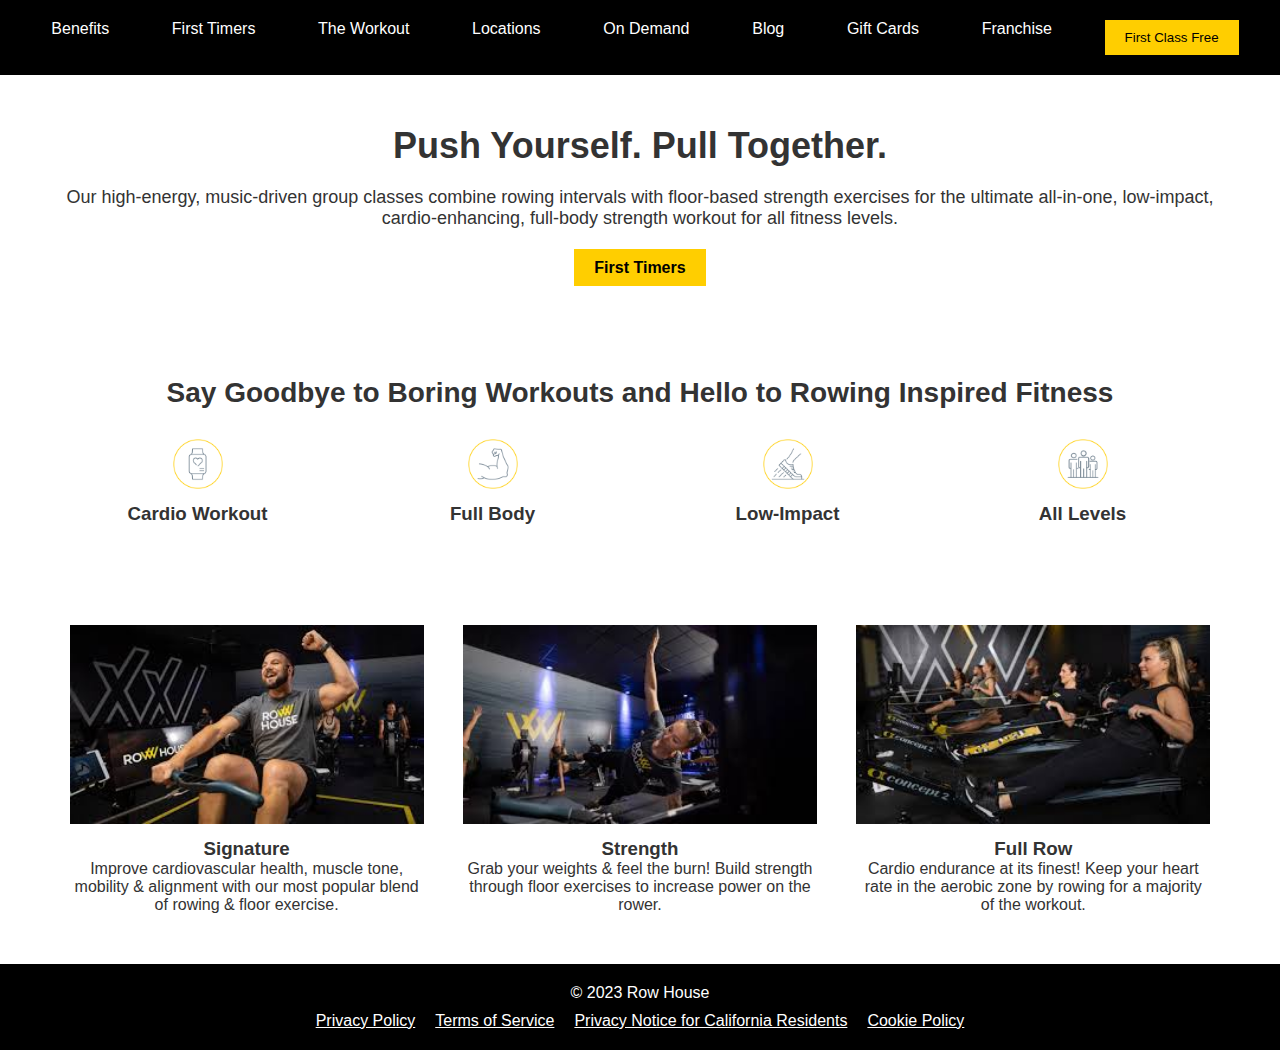
==== par_2_v1/index.html @ b2e2159f "subir parcial" ====
<!DOCTYPE html>
<html lang="en">
<head>
    <meta charset="UTF-8">
    <meta name="viewport" content="width=device-width, initial-scale=1.0">
    <title>Row House</title>
    <link rel="stylesheet" href="styles.css">
</head>
<body>
    <header>
        <nav>
            <ul>
                <li><a href="#">Benefits</a></li>
                <li><a href="#">First Timers</a></li>
                <li><a href="#">The Workout</a></li>
                <li><a href="#">Locations</a></li>
                <li><a href="#">On Demand</a></li>
                <li><a href="#">Blog</a></li>
                <li><a href="#">Gift Cards</a></li>
                <li><a href="#">Franchise</a></li>
                <li><button>First Class Free</button></li>
            </ul>
        </nav>
    </header>

    <section class="hero">
        <h1>Push Yourself. Pull Together.</h1>
        <p>Our high-energy, music-driven group classes combine rowing intervals with floor-based strength exercises for the ultimate all-in-one, low-impact, cardio-enhancing, full-body strength workout for all fitness levels.</p>
        <a href="#" class="btn">First Timers</a>
    </section>

    <section class="features">
        <h2>Say Goodbye to Boring Workouts and Hello to Rowing Inspired Fitness</h2>
        <div class="features-container">
            <div class="feature">
                <img src="img/i3.jpg" alt="Cardio Workout">
                <h3>Cardio Workout</h3>
            </div>
            <div class="feature">
                <img src="img/i4.jpg" alt="Full Body">
                <h3>Full Body</h3>
            </div>
            <div class="feature">
                <img src="img/i5.jpg" alt="Low-Impact">
                <h3>Low-Impact</h3>
            </div>
            <div class="feature">
                <img src="img/i6.jpg" alt="All Levels">
                <h3>All Levels</h3>
            </div>
        </div>
    </section>

    <section class="workouts">
        <div class="workout">
            <img src="img/i9.jpg" alt="Signature">
            <h3>Signature</h3>
            <p>Improve cardiovascular health, muscle tone, mobility & alignment with our most popular blend of rowing & floor exercise.</p>
        </div>
        <div class="workout">
            <img src="img/i10.jpg" alt="Strength">
            <h3>Strength</h3>
            <p>Grab your weights & feel the burn! Build strength through floor exercises to increase power on the rower.</p>
        </div>
        <div class="workout">
            <img src="img/i8.jpg" alt="Full Row">
            <h3>Full Row</h3>
            <p>Cardio endurance at its finest! Keep your heart rate in the aerobic zone by rowing for a majority of the workout.</p>
        </div>
    </section>

    <footer>
        <p>&copy; 2023 Row House</p>
        <ul>
            <li><a href="#">Privacy Policy</a></li>
            <li><a href="#">Terms of Service</a></li>
            <li><a href="#">Privacy Notice for California Residents</a></li>
            <li><a href="#">Cookie Policy</a></li>
        </ul>
    </footer>
</body>
</html>
---- par_2_v1/styles.css ----
* {
    margin: 0;
    padding: 0;
    box-sizing: border-box;
}

body {
    font-family: Arial, sans-serif;
    background-color: #f5f5f5;
    color: #333;
}

header {
    background-color: #000;
    padding: 20px;
}

nav ul {
    list-style-type: none;
    display: flex;
    justify-content: space-around;
}

nav ul li {
    display: inline;
}

nav ul li a {
    color: white;
    text-decoration: none;
    padding: 10px;
}

nav ul li button {
    background-color: #ffce00;
    border: none;
    padding: 10px 20px;
    color: black;
    cursor: pointer;
}

.hero {
    text-align: center;
    background-color: #fff;
    padding: 50px;
}

.hero h1 {
    font-size: 36px;
    margin-bottom: 20px;
}

.hero p {
    font-size: 18px;
    margin-bottom: 30px;
}

.btn {
    background-color: #ffce00;
    padding: 10px 20px;
    text-decoration: none;
    color: black;
    font-weight: bold;
}

.features {
    background-color: #fff;
    padding: 50px;
    text-align: center;
}

.features h2 {
    font-size: 28px;
    margin-bottom: 30px;
}

.features-container {
    display: flex;
    justify-content: space-around;
}

.feature {
    text-align: center;
    width: 20%;
}

.feature img {
    width: 50px;
    height: 50px;
    margin-bottom: 10px;
}

.workouts {
    display: flex;
    justify-content: space-around;
    background-color: #fff;
    padding: 50px;
}

.workout {
    text-align: center;
    width: 30%;
}

.workout img {
    width: 100%;
    height: auto;
    margin-bottom: 10px;
}

footer {
    background-color: #000;
    color: white;
    padding: 20px;
    text-align: center;
}

footer ul {
    list-style-type: none;
    display: flex;
    justify-content: center;
    margin-top: 10px;
}

footer ul li {
    margin: 0 10px;
}

footer ul li a {
    color: white;
    text-decoration: none;
}
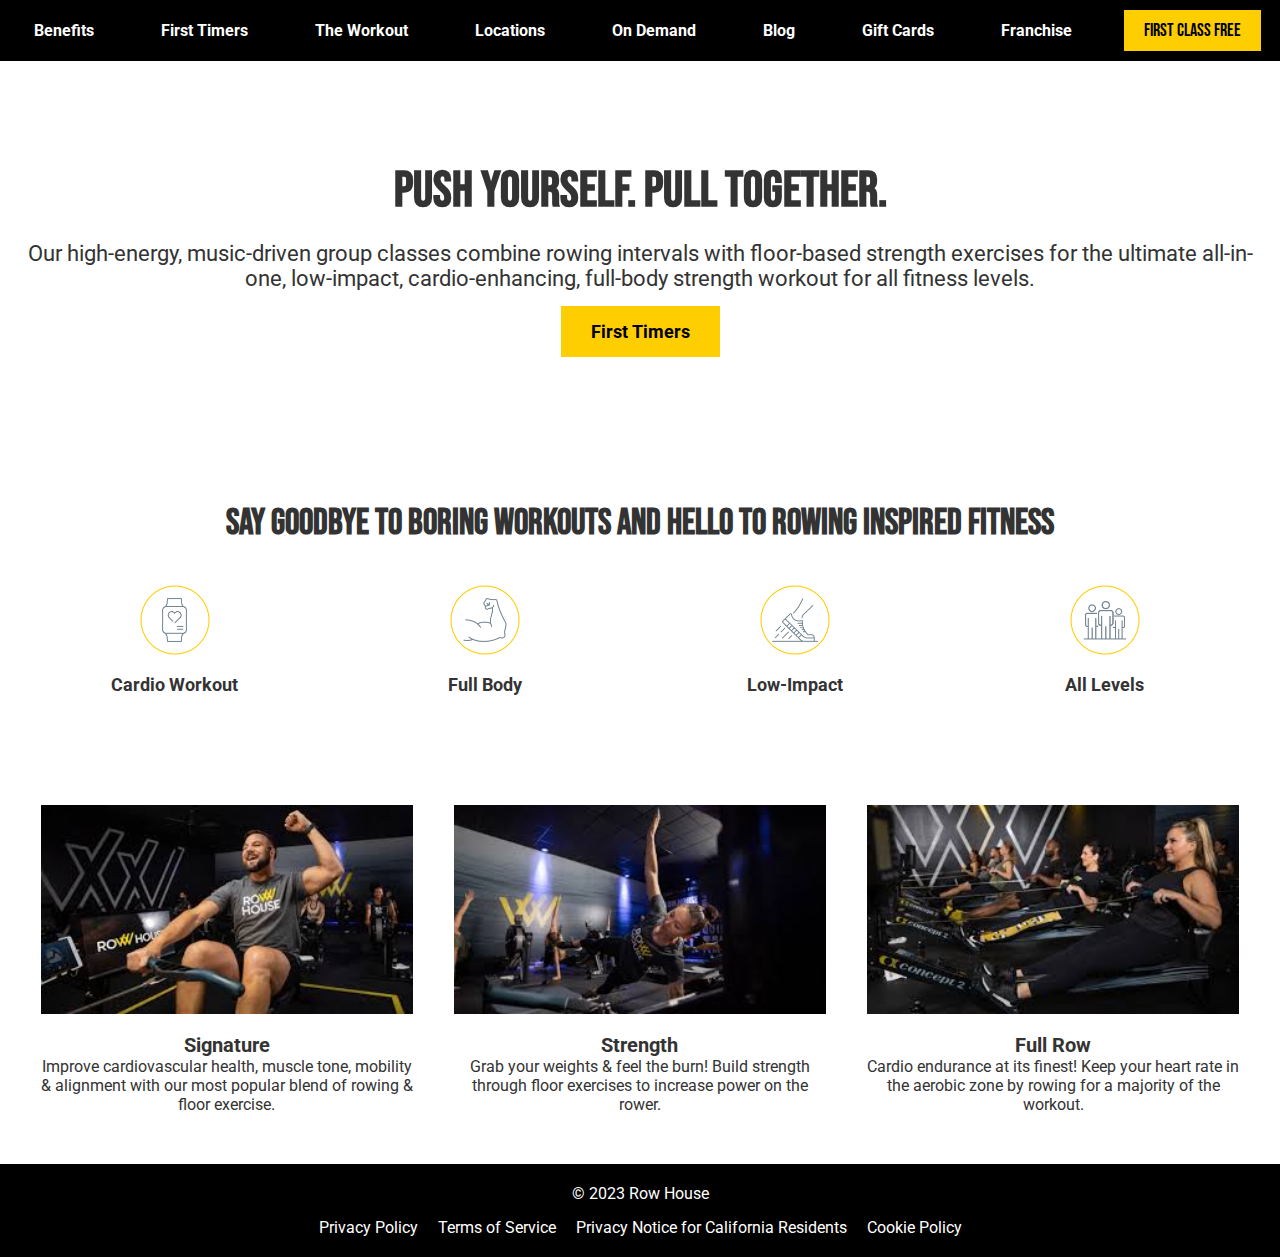
==== commit e61ffd71: "estilos y fuentes en css" ====
--- a/par_2_v1/index.html
+++ b/par_2_v1/index.html
@@ -4,6 +4,7 @@
     <meta charset="UTF-8">
     <meta name="viewport" content="width=device-width, initial-scale=1.0">
     <title>Row House</title>
+    <link href="https://fonts.googleapis.com/css2?family=Bebas+Neue&family=Roboto:wght@400;700&display=swap" rel="stylesheet">
     <link rel="stylesheet" href="styles.css">
 </head>
 <body>
@@ -79,4 +80,4 @@
         </ul>
     </footer>
 </body>
-</html>+</html>
--- a/par_2_v1/styles.css
+++ b/par_2_v1/styles.css
@@ -1,3 +1,4 @@
+
 * {
     margin: 0;
     padding: 0;
@@ -5,20 +6,22 @@
 }
 
 body {
-    font-family: Arial, sans-serif;
+    font-family: 'Roboto', sans-serif;
     background-color: #f5f5f5;
     color: #333;
 }
 
+
 header {
     background-color: #000;
-    padding: 20px;
+    padding: 10px 0;
 }
 
 nav ul {
     list-style-type: none;
     display: flex;
     justify-content: space-around;
+    align-items: center;
 }
 
 nav ul li {
@@ -28,7 +31,9 @@
 nav ul li a {
     color: white;
     text-decoration: none;
-    padding: 10px;
+    padding: 10px 15px;
+    font-size: 16px;
+    font-weight: bold;
 }
 
 nav ul li button {
@@ -37,41 +42,55 @@
     padding: 10px 20px;
     color: black;
     cursor: pointer;
+    font-family: 'Bebas Neue', sans-serif;
+    font-size: 18px;
+}
+
+nav ul li a:hover, nav ul li button:hover {
+    color: #ffce00;
 }
 
 .hero {
     text-align: center;
     background-color: #fff;
-    padding: 50px;
+    padding: 100px 20px;
+    background-image: url('img/hero-bg.jpg'); /* Añadir la imagen de fondo */
+    background-size: cover;
+    background-position: center;
 }
 
 .hero h1 {
-    font-size: 36px;
+    font-size: 50px;
+    font-family: 'Bebas Neue', sans-serif;
+    color: #333;
     margin-bottom: 20px;
 }
 
 .hero p {
-    font-size: 18px;
+    font-size: 22px;
     margin-bottom: 30px;
 }
 
 .btn {
     background-color: #ffce00;
-    padding: 10px 20px;
+    padding: 15px 30px;
     text-decoration: none;
     color: black;
     font-weight: bold;
+    font-size: 18px;
 }
 
 .features {
     background-color: #fff;
-    padding: 50px;
+    padding: 60px 20px;
     text-align: center;
 }
 
 .features h2 {
-    font-size: 28px;
-    margin-bottom: 30px;
+    font-size: 36px;
+    font-family: 'Bebas Neue', sans-serif;
+    margin-bottom: 40px;
+    color: #333;
 }
 
 .features-container {
@@ -81,20 +100,25 @@
 
 .feature {
     text-align: center;
-    width: 20%;
+    width: 22%;
 }
 
 .feature img {
-    width: 50px;
-    height: 50px;
-    margin-bottom: 10px;
+    width: 70px;
+    height: 70px;
+    margin-bottom: 15px;
+}
+
+.feature h3 {
+    font-size: 18px;
+    color: #333;
 }
 
 .workouts {
     display: flex;
     justify-content: space-around;
     background-color: #fff;
-    padding: 50px;
+    padding: 50px 20px;
 }
 
 .workout {
@@ -105,7 +129,13 @@
 .workout img {
     width: 100%;
     height: auto;
-    margin-bottom: 10px;
+    margin-bottom: 15px;
+}
+
+.workout h3 {
+    font-size: 20px;
+    font-family: 'Roboto', sans-serif;
+    color: #333;
 }
 
 footer {
@@ -119,7 +149,7 @@
     list-style-type: none;
     display: flex;
     justify-content: center;
-    margin-top: 10px;
+    margin-top: 15px;
 }
 
 footer ul li {
@@ -128,5 +158,5 @@
 
 footer ul li a {
     color: white;
-    text-decoration: none;
-}+    text-decoration: none;
+}
